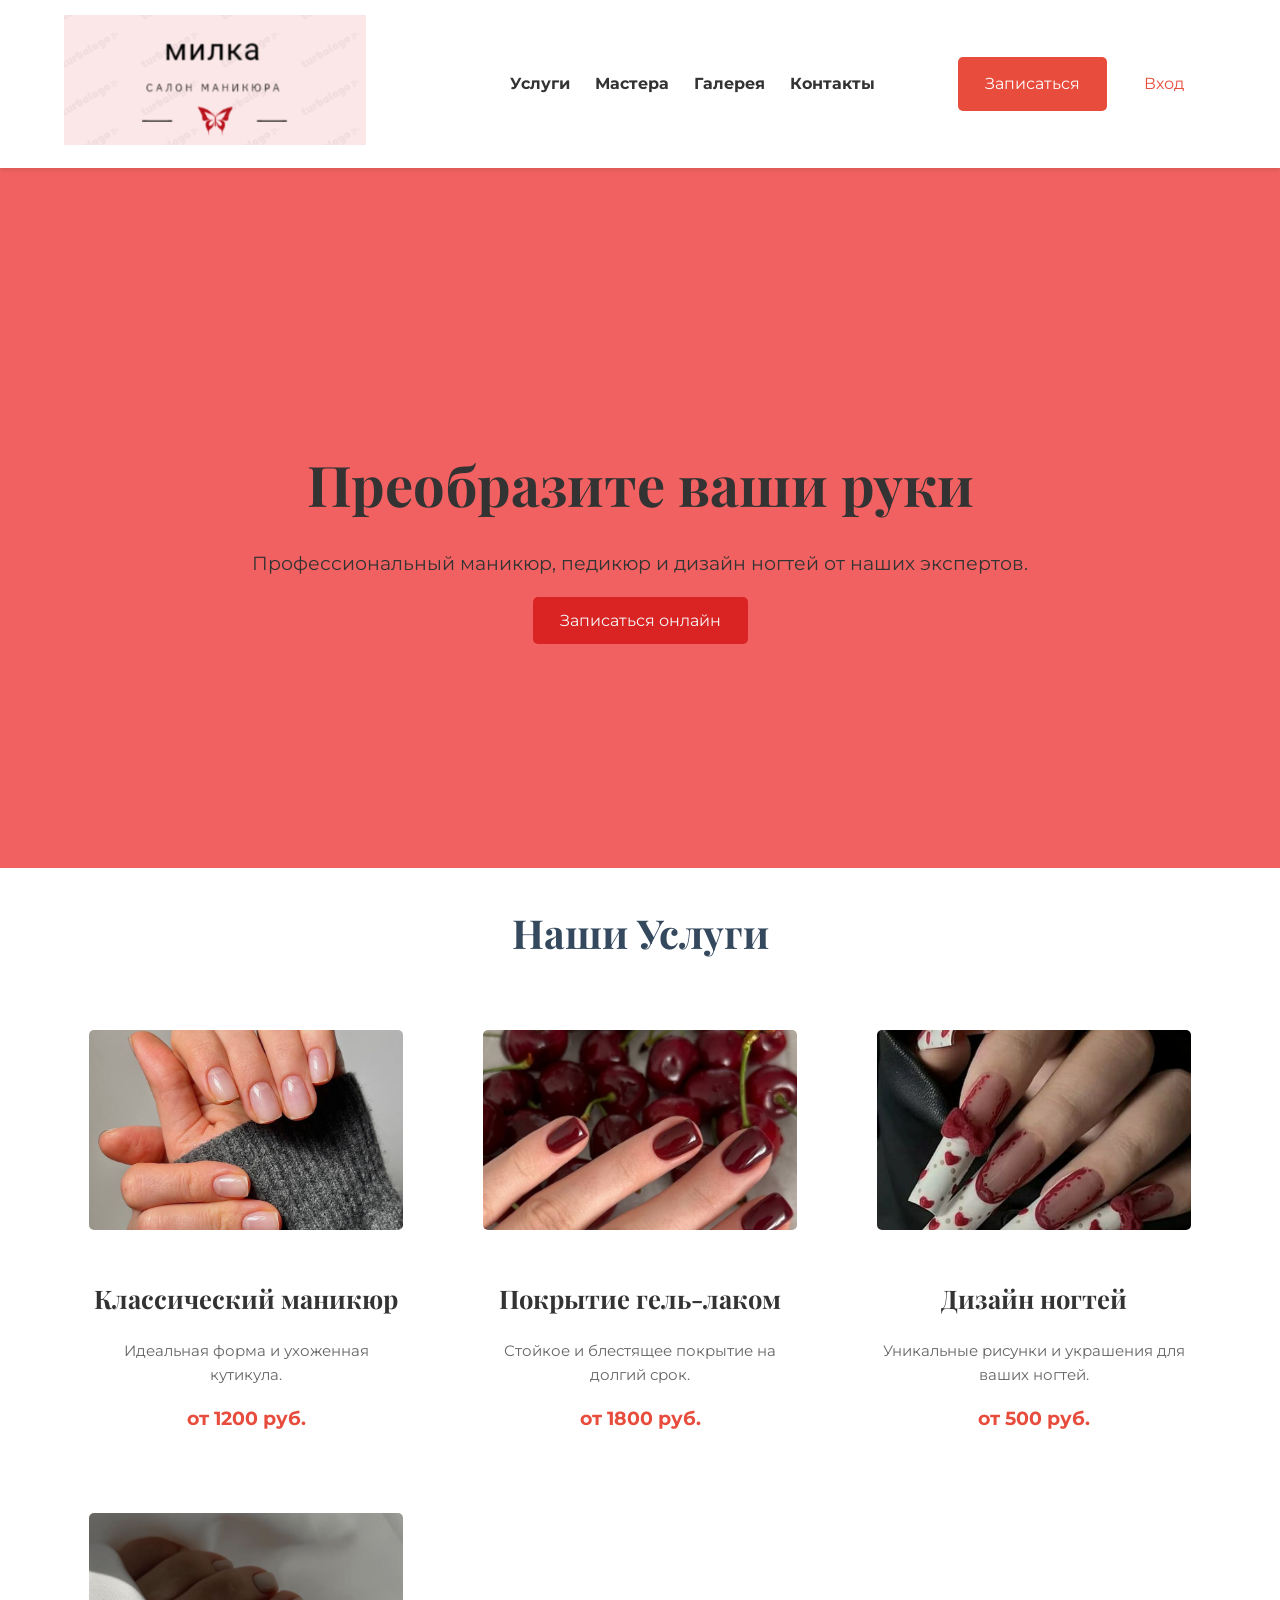
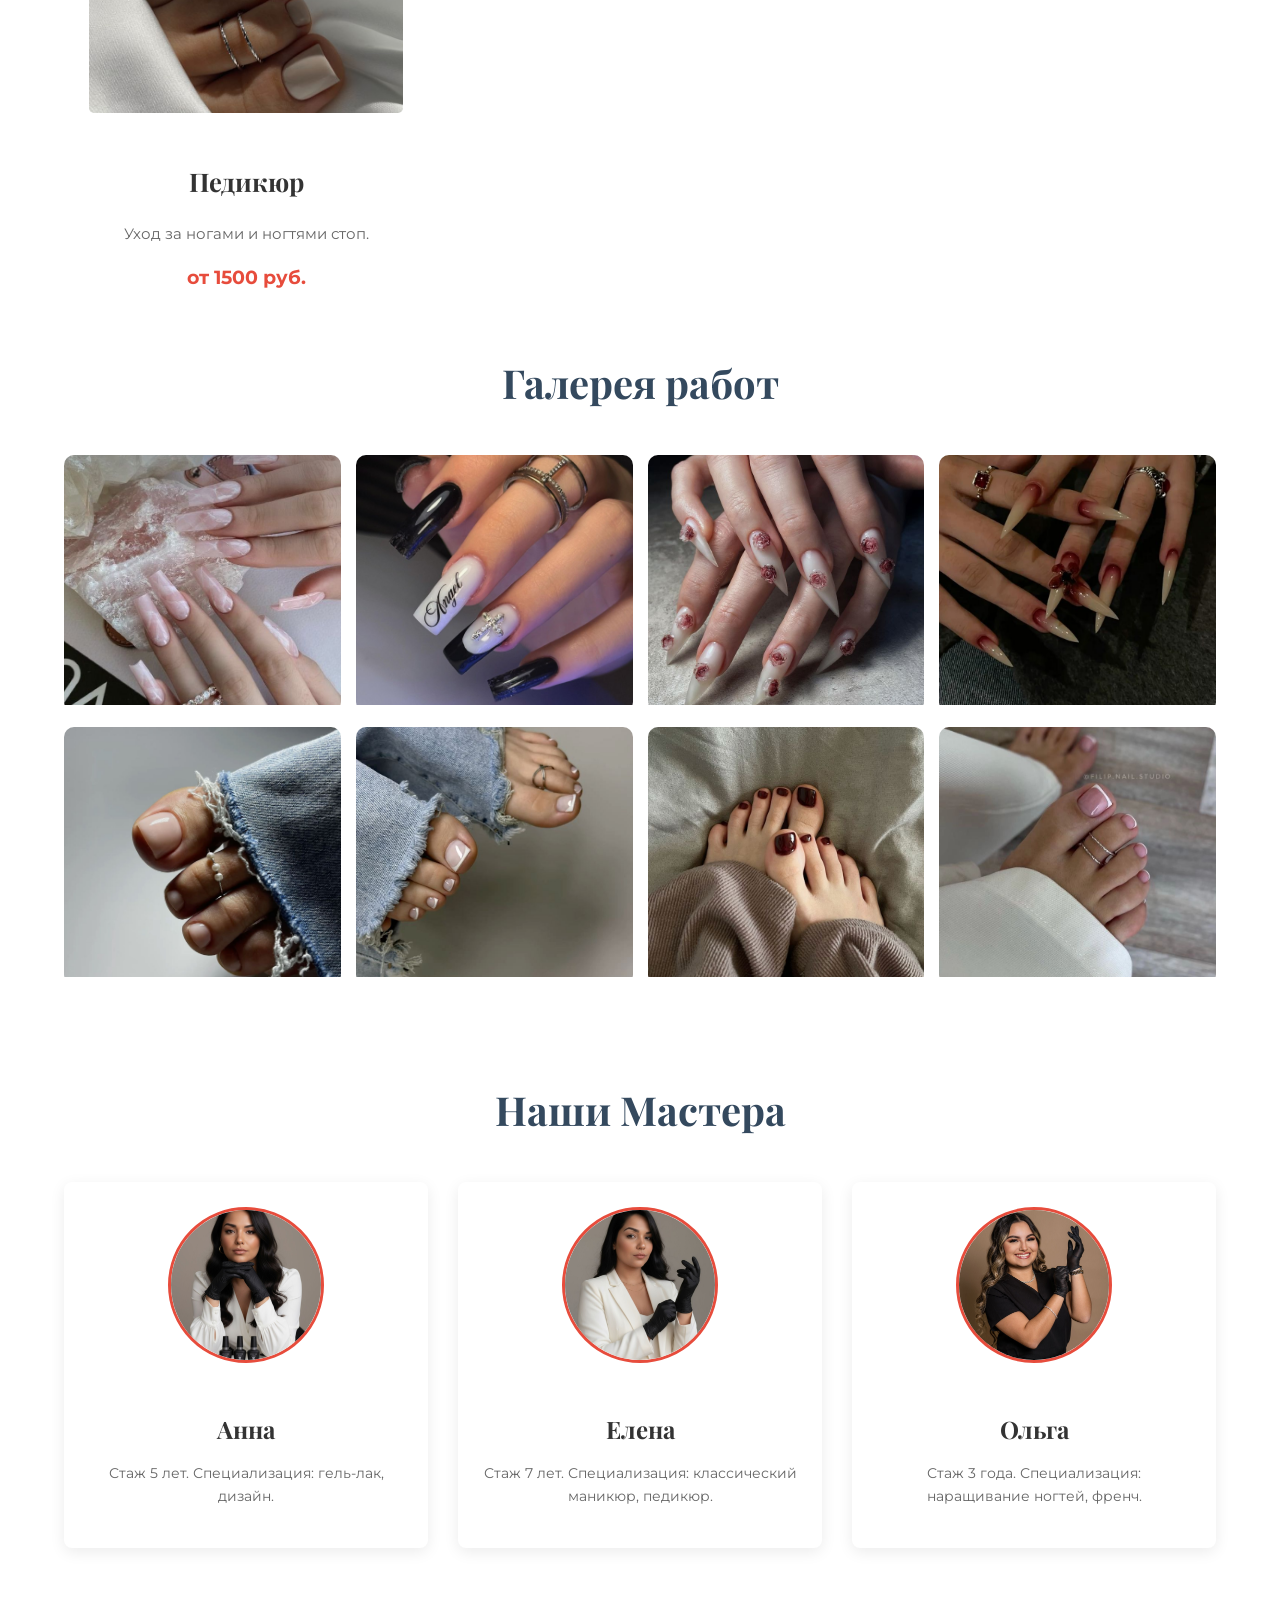
==== index.html @ f392afa6 "start" ====
<!DOCTYPE html>

<html lang="ru">
<head>
    <meta charset="UTF-8">
    <meta name="viewport" content="width=device-width, initial-scale=1.0">
    <title>Студия маникюра "Милка"</title>
    <link rel="stylesheet" href="css/style.css">
    <link rel="preconnect" href="https://fonts.googleapis.com">
    <link rel="preconnect" href="https://fonts.gstatic.com" crossorigin>
    <link href="https://fonts.googleapis.com/css2?family=Montserrat:wght@400;700&family=Playfair+Display:wght@700&display=swap" rel="stylesheet">
</head>
<body>
    <header>
        <div class="container">
            <div class="logo">
                <img src="img/логотип1.png" alt="Логотип Студии маникюра">
            </div>
            <nav>
                <ul>
                    <li><a href="#services">Услуги</a></li>
                    <li><a href="#masters">Мастера</a></li>
                    <li><a href="#gallery">Галерея</a></li>
                    <li><a href="#contact">Контакты</a></li>
                </ul>
            </nav>
            <div class="header-actions">
                <a href="#appointment" class=" btn-primary">Записаться</a>
                <a href="#login" class="btn-secondary">Вход</a>
            </div>
        </div>
    </header>
    <div class="hero">
        <div class="hero-content">
            <h1>Преобразите ваши руки</h1>
            <p>Профессиональный маникюр, педикюр и дизайн ногтей от наших экспертов.</p>
            <a href="#appointment" class="btn-hero">Записаться онлайн</a>
        </div>
    </div>
    <div class="services">
        <div class="container">
            <h2>Наши Услуги</h2>
            <div class="services-grid">
                <div class="service-item">
                    <img src="img/классический маникюр.jpg" alt="Классический маникюр">
                    <h3>Классический маникюр</h3>
                    <p>Идеальная форма и ухоженная кутикула.</p>
                    <div class="price">от 1200 руб.</div>
                </div>
                <div class="service-item">
                    <img src="img/покрытие гель-лаком.jpg" alt="Покрытие гель-лаком">
                    <h3>Покрытие гель-лаком</h3>
                    <p>Стойкое и блестящее покрытие на долгий срок.</p>
                    <div class="price">от 1800 руб.</div>
                </div>
                <div class="service-item">
                    <img src="img/дизайн ногтей.jpg" alt="Дизайн ногтей">
                    <h3>Дизайн ногтей</h3>
                    <p>Уникальные рисунки и украшения для ваших ногтей.</p>
                    <div class="price">от 500 руб.</div>
                </div>
                <div class="service-item">
                    <img src="img/педикюр.jpg" alt="Педикюр">
                    <h3>Педикюр</h3>
                    <p>Уход за ногами и ногтями стоп.</p>
                    <div class="price">от 1500 руб.</div>
                
                </div>
            </div>
        </div>
        <div class="gallery">
            <div class="container">
                <h2>Галерея работ</h2>
                <div class="gallery-grid">
                    <div class="gallery-item">
                        <img src="img/работа1.jpg"alt="Работа 1">
                    </div>
                    <div class="gallery-item">
                        <img src="img/работа2.jpg"alt="Работа 2">
                    </div>
                    <div class="gallery-item">
                        <img src="img/работа3.jpg"alt="Работа 3">
                    </div>
                    <div class="gallery-item">
                        <img src="img/работа4.jpg"alt="Работа 4">
                    </div>
                    <div class="gallery-item">
                        <img src="img/работа5.jpg"alt="Работа 5">
                    </div>
                    <div class="gallery-item">
                        <img src="img/работа6.jpg"alt="Работа 6">
                    </div>
                    <div class="gallery-item">
                        <img src="img/работа7.jpg"alt="Работа 7">
                    </div>
                    <div class="gallery-item">
                        <img src="img/работа8.jpg"alt="Работа 8">
                    </div>

                </div>

            </div>
        </div>
        <div id="masters" class="section-padding">
        <div class="container">
            <h2>Наши Мастера</h2>
            <div class="masters-grid">
                <div class="master-card">
                    <img src="img/мастер1.jpg" alt="Мастер Анна">
                    <h3>Анна</h3>
                    <p>Стаж 5 лет. Специализация: гель-лак, дизайн.</p>
                </div>
                <div class="master-card">
                    <img src="img/мастер2.jpg" alt="Мастер Елена">
                    <h3>Елена</h3>
                    <p>Стаж 7 лет. Специализация: классический маникюр, педикюр.</p>
                </div>

                <div class="master-card">
                    <img src="img/мастер3.jpg" alt="Мастер Ольга">
                    <h3>Ольга</h3>
                    <p>Стаж 3 года. Специализация: наращивание ногтей, френч.</p>
                </div>
            </div>
        </div>
    </div>

<script src="js/script.js"></script>
</body>
</html>
---- css/style.css ----
/* Общие стили */
body {
    margin: 0; /* Убираем внешние отступы */
    font-family: 'Montserrat', sans-serif; /* Шрифт */
    color: #333; /* Цвет текста */
    line-height: 1.6; /* Межстрочный интервал */
    background-color: #fff; /* Белый фон */
}

.container {
    width: 90%; /* Ширина контейнера */
    max-width: 1200px; /* Максимальная ширина */
    margin: 0 auto; /* Центрирование */
    padding: 0 15px; /* Внутренние отступы */
    
}

/* Заголовки */
h1, h2, h3 {
    font-family: 'Playfair Display', serif; /* Шрифт заголовков */
    text-align: center; /* Центрирование текста */
    margin-bottom: 20px; /* Отступ снизу */
}

h2 {
    font-size: 40px; /* Размер шрифта */
    color: #34495e; /* Цвет заголовка */
}

h3 {
    font-size: 24px; /* Размер шрифта */
    color: #333; /* Цвет подзаголовка */
}

/* Ссылки */
a {
    text-decoration: none; /* Убираем подчёркивание */
    color: #e74c3c; /* Красный цвет ссылок */
}
body {
    margin: 0;
    font-family: 'Montserrat', sans-serif;
    color: #333;
    line-height: 1.6;
    background-color: #fff;
}

.container {
    width: 90%;
    max-width: 1200px;
    margin: 0 auto;
    padding: 0 15px;
}

h1, h2, h3 {
    font-family: 'Playfair Display', serif;
    text-align: center;
    margin-bottom: 20px;
}

h2 {
    font-size: 40px;
    color: #34495e;
}

h3 {
    font-size: 24px;
    color: #333;
}

a {
    text-decoration: none;
    color: #e74c3c;
}


/* Отступы секций */
.section-padding {
    padding: 60px 0;
}

/* Фоновые цвета */
.bg-light {
    background-color: #f4f4f4;
}

.bg-primary {
    background-color: #e74c3c;
    color: #fff;

}


.bg-primary p {
    color: #fff;
}


/* Кнопки */
.btn-primary {
    background-color: #e74c3c; /* Красный фон */
    color: #fff; /* Белый текст */
    border-color: #e74c3c; /* Цвет рамки */
    padding: 12px 25px; /* Внутренние отступы */
    border-radius: 5px; /* Закругление углов */
    margin: 5px; /* Внешний отступ */
    cursor: pointer; /* Курсор-указатель */
    border: 2px solid transparent; /* Прозрачная рамка */
}

.btn-secondary {
    background-color: transparent; /* Прозрачный фон */
    color: #e74c3c; /* Красный текст */
    border-color: #e74c3c; /* Красная рамка */
    padding: 12px 25px;
    border-radius: 5px;
    margin: 5px;
    cursor: pointer;
    border: 2px solid transparent;
}

.btn-hero {
    background-color: #da2424; /* Ярко-красный фон */
    color: #f7f7f7; /* Светлый текст */
    padding: 15px 30px;
    border-color: #ff0000;
    padding: 12px 25px;
    border-radius: 5px;
    margin: 5px;
    cursor: pointer;
    border: 2px solid transparent;
}


/* Header */
header {
    background-color: #fff; /* Белый фон шапки */
    padding: 15px 0; /* Отступы сверху и снизу */
    box-shadow: 0 2px 5px rgba(0, 0, 0, 0.1); /* Тень */
    position: sticky; /* Фиксированная позиция */
    top: 0; /* Прилипание к верху */
    z-index: 1000; /* Поверх остальных элементов */
}

header .container {
    display: flex; /* Flexbox раскладка */
    justify-content: space-between; /* Распределение пространства */
    align-items: center; /* Центрирование по вертикали */
}

.logo img {
    height: 130px; /* Высота логотипа */
    width: auto; /* Ширина автоматическая */
    
}

.container ul {
    list-style: none; /* Убираем маркеры списка */
    display: flex; /* Flexbox для меню */
}

.container ul li {
    margin-left: 25px; /* Отступ между пунктами меню */
}

.container ul li a {
    font-weight: bold; /* Жирный шрифт */
    color: #333; /* Цвет ссылок меню */
}

.header-actions {
    display: flex; /* Flexbox для кнопок */
    align-items: center; /* Центрирование по вертикали */
}

/* Hero section */
.hero {
    background-color: rgb(242, 97, 97); /* Розовый фон */
    text-align: center; /* Центрирование текста */
    padding: 100px 0; /* Отступы */
    min-height: 500px; /* Минимальная высота */
    display: flex; /* Flexbox для центрирования */
    align-items: center; /* Центрирование по вертикали */
    justify-content: center; /* Центрирование по горизонтали */
}

.hero h1 {
    font-size: 56px;
    margin-bottom: 15px;
}

.hero p {
    font-size: 19.2px;
    margin-bottom: 30px;
}


/* Services */
.services h2 {
    margin-bottom: 40px; /* Отступ под заголовком */
}

.services-grid {
    display: grid; /* Grid раскладка */
    grid-template-columns: repeat(auto-fit, minmax(280px, 1fr)); /* Адаптивные колонки */
    gap: 30px; /* Расстояние между элементами */
}

.service-item {
    text-align: center; /* Центрирование текста */
    background-color: #fff; /* Белый фон карточки */
    padding: 25px; /* Внутренние отступы */
    border-radius: 8px; /* Закругление углов */
}

.service-item img {
    border-radius: 5px; /* Закругление изображения */
    margin-bottom: 15px; /* Отступ снизу */
    width: 100%; /* Полная ширина */
    height: 200px; /* Фиксированная высота */
    object-fit: cover; /* Заполнение без искажений */
}

.service-item h3 {
    font-size: 25.6px; /* Размер заголовка */
}

.service-item p {
    font-size: 15.2px; /* Размер текста описания */
    color: #666; /* Серый цвет текста */
    margin-bottom: 15px; /* Отступ снизу */
}

.price {
    font-weight: bold; /* Жирный шрифт цены */
    font-size: 19.2px; /* Размер цены */
    color: #e74c3c; /* Красный цвет цены */
    margin-top: 10px; /* Отступ сверху */
}
/* Gallery */
.gallery h2 {
    margin-bottom: 40px; /* Отступ под заголовком */
}
.gallery-grid {
    display: grid; /* Grid раскладка */
    grid-template-columns: repeat(auto-fit, minmax(250px, 1fr)); /* Адаптивные колонки */
    gap: 15px; /* Расстояние между элементами */
}
.gallery-item {
    overflow: hidden; /* Скрываем выходящее содержимое */
    border-radius: 10px; /* Закругление углов */
    cursor: pointer; /* Курсор-указатель */
}
.gallery-item img {
    width: 100%; /* Полная ширина */
    height: 250px; /* Фиксированная высота */
    object-fit: cover; /* Заполнение без искажений */
}


.masters h2 {
    margin-bottom: 40px; /* Отступ под заголовком */
}


.masters-grid {
    display: grid; /* Grid раскладка */
    grid-template-columns: repeat(auto-fit, minmax(280px, 1fr)); /* Адаптивные колонки */
    gap: 30px; /* Расстояние между карточками */
}

/* Карточка мастера */
.master-card {
    text-align: center; /* Центрирование текста */
    background-color: #fff; /* Белый фон */
    padding: 25px; /* Внутренние отступы */
    border-radius: 8px; /* Закругление углов */
    box-shadow: 0 4px 15px rgba(0, 0, 0, 0.08); /* Тень */
}

/* Фото мастера */
.master-card img {
    width: 150px; /* Ширина фото */
    height: 150px; /* Высота фото */
    border-radius: 50%; /* Круглое фото */
    object-fit: cover; /* Заполнение без искажений */
    margin: 0 auto 15px auto; /* Центрирование */
    border: 3px solid #e74c3c; /* Красная рамка */
}

.master-card h3 {
    margin-bottom: 5px; /* Отступ снизу */
}

.master-card p {
    font-size: 14.4px; /* Уменьшенный шрифт */
    color: #666; /* Серый цвет текста */
}
/* Адаптивность для мобильных */
@media (max-width: 600px) {
    .container ul {
        list-style: none;
        display: flex;
    }

    .container ul li {
        margin-left: 25px; /* Отступ между пунктами */
    }

    header .container {
        flex-wrap: wrap; /* Перенос элементов */
        justify-content: center; /* Центрирование */
    }

    .logo img {
        height: 70px; /* Высота логотипа */
    }

    .header-actions {
        display: flex;
        align-items: center;
    }

    .hero h1 {
        font-size: 56px; /* Размер заголовка */
        margin-bottom: 15px;
    }

    h2 {
        font-size: 32px; /* Размер заголовка на мобильных */
    }
}
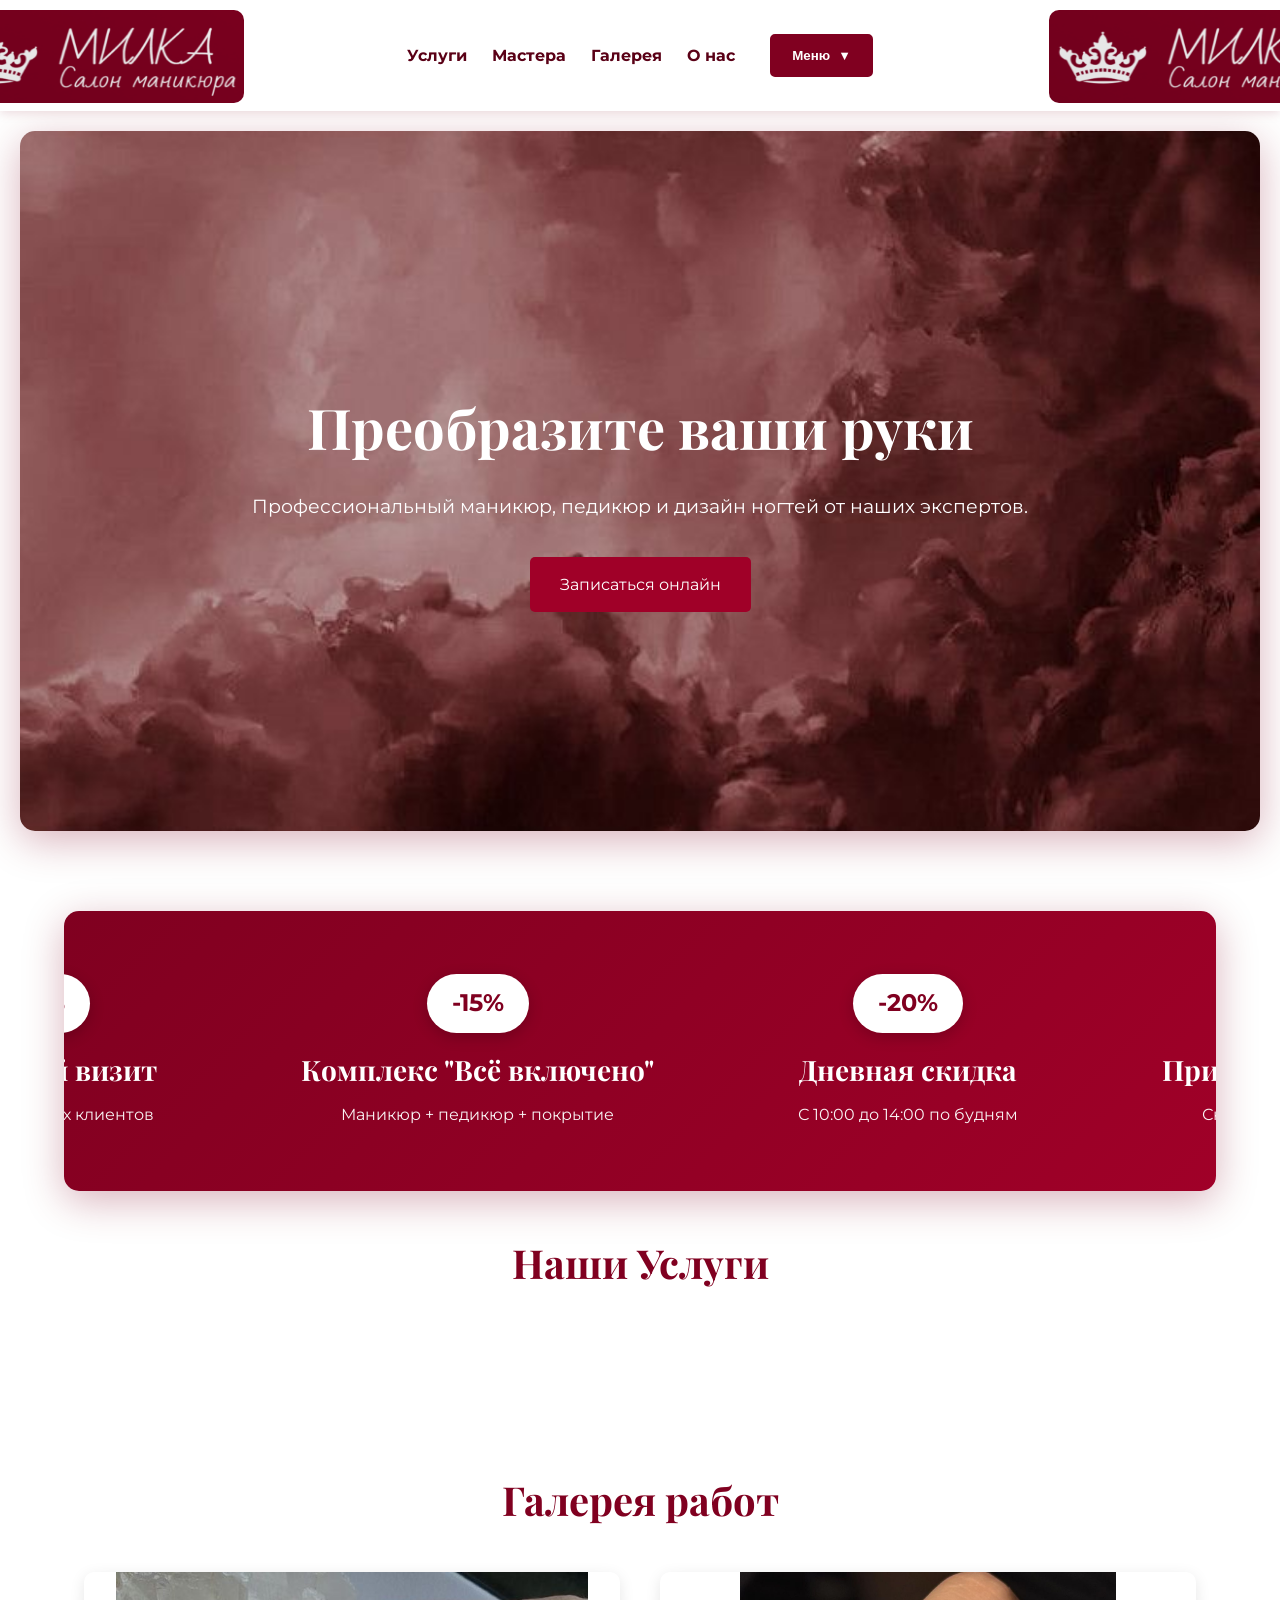
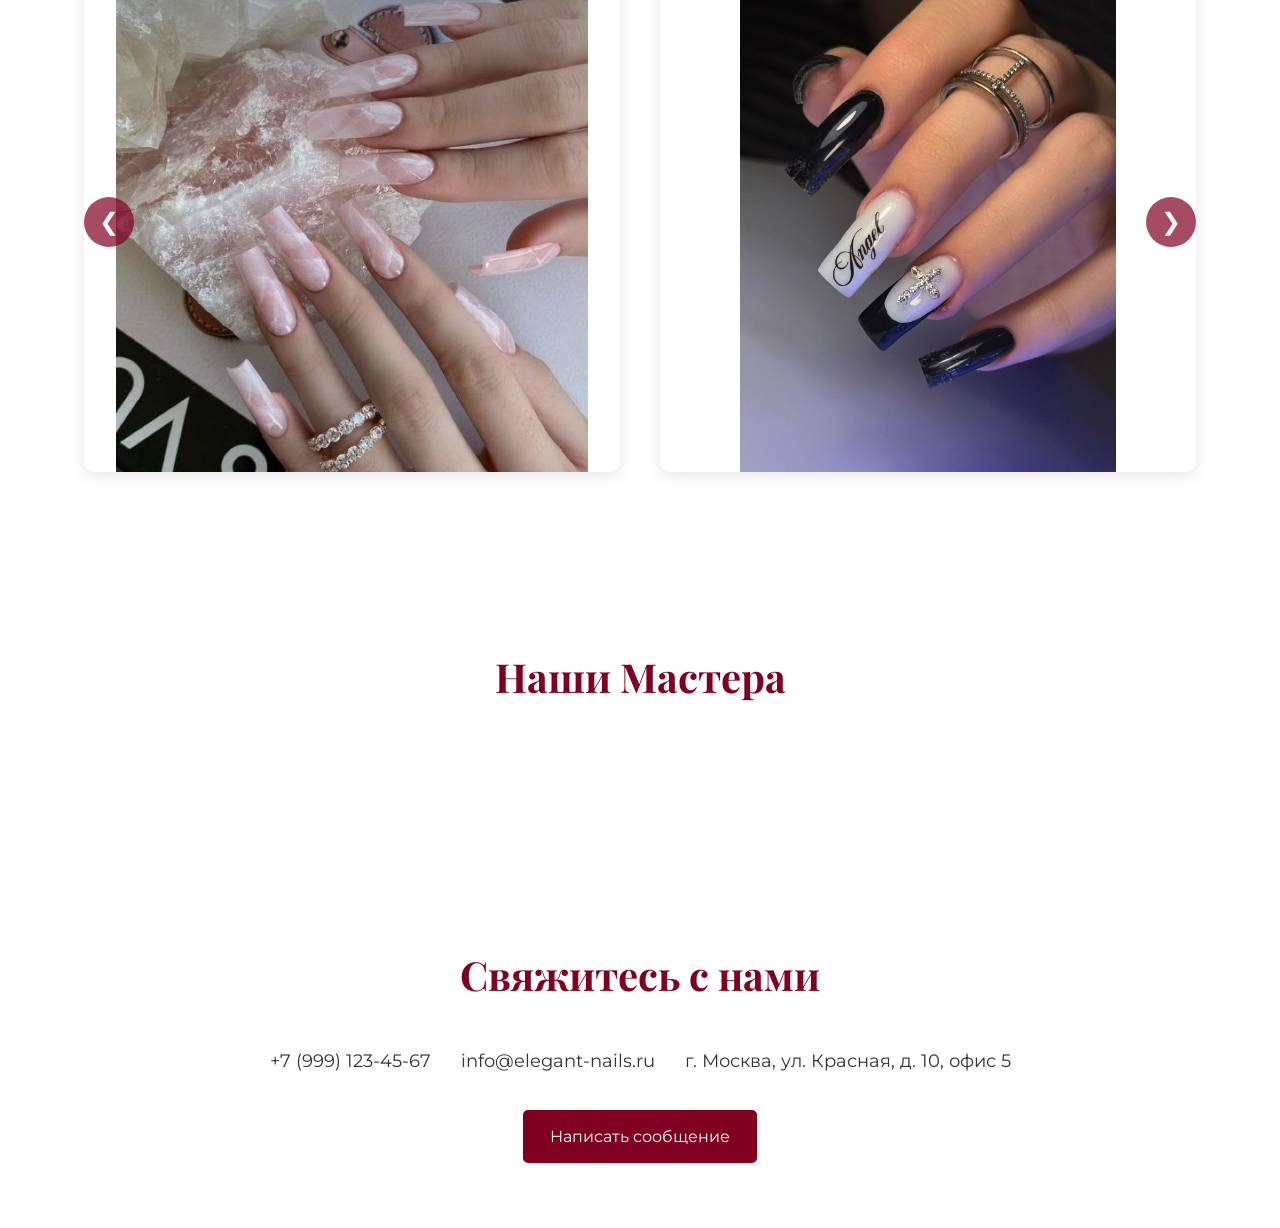
==== commit 5ca9bfb9: "завершение html: О нас" ====
--- a/index.html
+++ b/index.html
@@ -1,32 +1,58 @@
+<!-- 
+    ============================================
+    ГЛАВНАЯ СТРАНИЦА
+    Студия маникюра "Милка"
+    
+    Описание: Основная страница сайта с услугами, 
+    галереей работ и информацией о мастерах
+    ============================================
+-->
 <!DOCTYPE html>
-
 <html lang="ru">
 <head>
+    <!-- Мета-теги страницы -->
     <meta charset="UTF-8">
     <meta name="viewport" content="width=device-width, initial-scale=1.0">
     <title>Студия маникюра "Милка"</title>
-    <link rel="stylesheet" href="css/style.css">
+    
+    <!-- Подключение CSS-стилей -->
+    <link rel="stylesheet" href="css/common.css">
+    <link rel="stylesheet" href="css/main.css">
+    
+    <!-- Подключение шрифтов Google Fonts -->
     <link rel="preconnect" href="https://fonts.googleapis.com">
     <link rel="preconnect" href="https://fonts.gstatic.com" crossorigin>
     <link href="https://fonts.googleapis.com/css2?family=Montserrat:wght@400;700&family=Playfair+Display:wght@700&display=swap" rel="stylesheet">
 </head>
 <body>
+    <!-- Шапка сайта с навигацией -->
     <header>
         <div class="container">
-            <div class="logo">
-                <img src="img/логотип1.png" alt="Логотип Студии маникюра">
+            <div class="logo logo-left">
+                <img src="img/лого.png" alt="Логотип Студии маникюра">
             </div>
             <nav>
                 <ul>
                     <li><a href="#services">Услуги</a></li>
                     <li><a href="#masters">Мастера</a></li>
                     <li><a href="#gallery">Галерея</a></li>
-                    <li><a href="#contact">Контакты</a></li>
+                    <li><a href="about.html">О нас</a></li>
+                    <li><button class="menu-toggle" id="menuToggle">Меню</button></li>
                 </ul>
             </nav>
+            <!-- Кнопки в шапке -->
             <div class="header-actions">
-                <a href="#appointment" class=" btn-primary">Записаться</a>
-                <a href="#login" class="btn-secondary">Вход</a>
+                <div class="header-actions-menu" id="headerMenu">
+                    <a href="about.html" class="btn-secondary">О нас</a>
+                    <a href="contact.html" class="btn-secondary">Связаться с нами</a>
+                    <a href="appointment.html" class="btn-primary">Записаться</a>
+                    <a href="login.html" class="btn-secondary" id="authLink">Вход</a>
+                    <a href="registration.html" class="btn-register" id="regLink">Регистрация</a>
+                    <a href="#" class="btn-secondary" id="logoutLink" style="display: none;">Выход</a>
+                </div>
+            </div>
+            <div class="logo logo-right">
+                <img src="img/лого.png" alt="Логотип Студии маникюра">
             </div>
         </div>
     </header>
@@ -34,97 +60,161 @@
         <div class="hero-content">
             <h1>Преобразите ваши руки</h1>
             <p>Профессиональный маникюр, педикюр и дизайн ногтей от наших экспертов.</p>
-            <a href="#appointment" class="btn-hero">Записаться онлайн</a>
+            <a href="appointment.html" class="btn-hero">Записаться онлайн</a>
         </div>
     </div>
-    <div class="services">
-        <div class="container">
+    <div id="services" class="services">
+        <div class="container">
+            <!-- Слайдер со скидками -->
+            <div class="discount-slider-wrapper">
+                <div class="slider">
+                    <div class="slider-track">
+                        <div class="slide">
+                            <span class="discount-badge">-10%</span>
+                            <h3>На первый визит</h3>
+                            <p>Скидка для новых клиентов</p>
+                        </div>
+                        <div class="slide">
+                            <span class="discount-badge">-15%</span>
+                            <h3>Комплекс "Всё включено"</h3>
+                            <p>Маникюр + педикюр + покрытие</p>
+                        </div>
+                        <div class="slide">
+                            <span class="discount-badge">-20%</span>
+                            <h3>Дневная скидка</h3>
+                            <p>С 10:00 до 14:00 по будням</p>
+                        </div>
+                        <div class="slide">
+                            <span class="discount-badge">-25%</span>
+                            <h3>Приведи подругу</h3>
+                            <p>Скидка вам обеим</p>
+                        </div>
+                    </div>
+                </div>
+            </div>
+            
             <h2>Наши Услуги</h2>
             <div class="services-grid">
-                <div class="service-item">
-                    <img src="img/классический маникюр.jpg" alt="Классический маникюр">
-                    <h3>Классический маникюр</h3>
-                    <p>Идеальная форма и ухоженная кутикула.</p>
-                    <div class="price">от 1200 руб.</div>
-                </div>
-                <div class="service-item">
-                    <img src="img/покрытие гель-лаком.jpg" alt="Покрытие гель-лаком">
-                    <h3>Покрытие гель-лаком</h3>
-                    <p>Стойкое и блестящее покрытие на долгий срок.</p>
-                    <div class="price">от 1800 руб.</div>
-                </div>
-                <div class="service-item">
-                    <img src="img/дизайн ногтей.jpg" alt="Дизайн ногтей">
-                    <h3>Дизайн ногтей</h3>
-                    <p>Уникальные рисунки и украшения для ваших ногтей.</p>
-                    <div class="price">от 500 руб.</div>
-                </div>
-                <div class="service-item">
-                    <img src="img/педикюр.jpg" alt="Педикюр">
-                    <h3>Педикюр</h3>
-                    <p>Уход за ногами и ногтями стоп.</p>
-                    <div class="price">от 1500 руб.</div>
-                
-                </div>
-            </div>
-        </div>
-        <div class="gallery">
+                <!-- Услуги будут загружены через JS -->
+            </div>
+            <div class="services-footer">
+            </div>
+        </div>
+    </div>
+        <div id="gallery" class="gallery">
             <div class="container">
                 <h2>Галерея работ</h2>
-                <div class="gallery-grid">
-                    <div class="gallery-item">
-                        <img src="img/работа1.jpg"alt="Работа 1">
+                <div class="gallery-slider">
+                    <div class="slides gallery-slides">
+                        <div class="gallery-item">
+                            <img src="img/работа1.jpg" alt="Работа 1">
+                        </div>
+                        <div class="gallery-item">
+                            <img src="img/работа2.jpg" alt="Работа 2">
+                        </div>
+                        <div class="gallery-item">
+                            <img src="img/работа3.jpg" alt="Работа 3">
+                        </div>
+                        <div class="gallery-item">
+                            <video autoplay muted loop playsinline>
+                                <source src="img/работа9.mp4" type="video/mp4">
+                            </video>
+                        </div>
+                        <div class="gallery-item">
+                            <img src="img/работа4.jpg" alt="Работа 4">
+                        </div>
+                        <div class="gallery-item">
+                            <img src="img/работа5.jpg" alt="Работа 5">
+                        </div>
+                        <div class="gallery-item">
+                            <img src="img/работа6.jpg" alt="Работа 6">
+                        </div>
+                        <div class="gallery-item">
+                            <video autoplay muted loop playsinline>
+                                <source src="img/работа10.mp4" type="video/mp4">
+                            </video>
+                        </div>
+                        <div class="gallery-item">
+                            <img src="img/работа7.jpg" alt="Работа 7">
+                        </div>
+                        <div class="gallery-item">
+                            <img src="img/работа8.jpg" alt="Работа 8">
+                        </div>
+                        <div class="gallery-item">
+                            <img src="img/работа12.jpg" alt="Работа 12">
+                        </div>
+                        <div class="gallery-item">
+                            <video autoplay muted loop playsinline>
+                                <source src="img/работа11.mp4" type="video/mp4">
+                            </video>
+                        </div>
                     </div>
-                    <div class="gallery-item">
-                        <img src="img/работа2.jpg"alt="Работа 2">
-                    </div>
-                    <div class="gallery-item">
-                        <img src="img/работа3.jpg"alt="Работа 3">
-                    </div>
-                    <div class="gallery-item">
-                        <img src="img/работа4.jpg"alt="Работа 4">
-                    </div>
-                    <div class="gallery-item">
-                        <img src="img/работа5.jpg"alt="Работа 5">
-                    </div>
-                    <div class="gallery-item">
-                        <img src="img/работа6.jpg"alt="Работа 6">
-                    </div>
-                    <div class="gallery-item">
-                        <img src="img/работа7.jpg"alt="Работа 7">
-                    </div>
-                    <div class="gallery-item">
-                        <img src="img/работа8.jpg"alt="Работа 8">
-                    </div>
-
-                </div>
-
-            </div>
-        </div>
-        <div id="masters" class="section-padding">
+                    <button class="prev gallery-nav" aria-label="Предыдущий слайд">&#10094;</button>
+                    <button class="next gallery-nav" aria-label="Следующий слайд">&#10095;</button>
+                </div>
+            </div>
+        </div>
+    <div id="masters" class="section-padding">
         <div class="container">
             <h2>Наши Мастера</h2>
             <div class="masters-grid">
-                <div class="master-card">
-                    <img src="img/мастер1.jpg" alt="Мастер Анна">
-                    <h3>Анна</h3>
-                    <p>Стаж 5 лет. Специализация: гель-лак, дизайн.</p>
-                </div>
-                <div class="master-card">
-                    <img src="img/мастер2.jpg" alt="Мастер Елена">
-                    <h3>Елена</h3>
-                    <p>Стаж 7 лет. Специализация: классический маникюр, педикюр.</p>
-                </div>
-
-                <div class="master-card">
-                    <img src="img/мастер3.jpg" alt="Мастер Ольга">
-                    <h3>Ольга</h3>
-                    <p>Стаж 3 года. Специализация: наращивание ногтей, френч.</p>
-                </div>
+                <!-- Мастера будут загружены через JS -->
             </div>
         </div>
     </div>
 
-<script src="js/script.js"></script>
+    <!-- ==================== ЗАКОММЕНТИРОВАННЫЕ СЕКЦИИ ==================== -->
+
+    <!-- Секция записи на услугу (отключена) -->
+    <!-- <div id="appointment" class="section-padding bg-primary">
+        <div class="container">
+            <h2>Записаться на услугу</h2>
+            <p>Выберите удобное время и мастера.</p>
+            <a href="#" class="btn btn-hero btn-light">Перейти к записи</a>
+        </div>
+    </div> -->
+
+    <!-- Подвал с контактами -->
+    <footer id="contact" class="section-padding">
+        <div class="container">
+            <h2>Свяжитесь с нами</h2>
+            <div class="contact-info">
+                <div class="contact-item">
+                    <a href="tel:+79991234567">+7 (999) 123-45-67</a>
+                </div>
+                <div class="contact-item">
+                    <a href="mailto:info@elegant-nails.ru">info@elegant-nails.ru</a>
+                </div>
+                <div class="contact-item address">
+                    <p>г. Москва, ул. Красная, д. 10, офис 5</p>
+                </div>
+            </div>
+            <div class="contact-actions">
+                <a href="contact.html" class="btn btn-primary">Написать сообщение</a>
+            </div>
+        </div>
+    </footer>
+
+    <!-- Модальное окно входа для сотрудников (отключено) -->
+    <!-- <div id="login" class="modal">
+        <div class="modal-content">
+            <div class="close-button">×</div>
+            <h2>Вход для сотрудников</h2>
+            <form>
+                <label for="username">Логин:</label>
+                <input type="text" id="username" name="username" required>
+                <label for="password">Пароль:</label>
+                <input type="password" id="password" name="password" required>
+                <button type="submit" class="btn btn-primary">Войти</button>
+            </form>
+        </div>
+    </div> -->
+
+
+    <!-- Подключение JavaScript-файла -->
+    <script src="js/common.js"></script>
+    <script src="js/main.js"></script>
+
+    
 </body>
 </html>
--- a/css/common.css
+++ b/css/common.css
@@ -0,0 +1,394 @@
+/* ============================================
+   ОБЩИЕ СТИЛИ ДЛЯ ВСЕХ СТРАНИЦ
+   Студия маникюра "Милка"
+   
+   Описание: Базовые стили, используемые на всех 
+   страницах сайта (шапка, подвал, кнопки, 
+   валидация, адаптивность)
+   ============================================ */
+
+/* --- Базовые настройки страницы --- */
+/* Сброс отступов, шрифт, фоновое изображение */
+body {
+    margin: 0;
+    font-family: 'Montserrat', sans-serif;
+    line-height: 1.6;
+    background: url("фон2.jpg");
+    background-size: cover;
+    background-repeat: no-repeat;
+    background-position: center;
+    min-height: 100vh;
+
+}
+ /* body {
+    background: url("фон2.jpg");
+    background-size: cover;
+    background-repeat: no-repeat;
+    background-position: center;
+} */
+
+:root {
+    --bordeaux-primary: #800020;
+    --bordeaux-dark: #5a0016;
+    --bordeaux-light: #a00028;
+    --bordeaux-accent: #c9a961;
+}
+
+.container {
+    width: 90%;
+    max-width: 1200px;
+    margin: 0 auto;
+    padding: 0 15px;
+}
+
+/* --- Заголовки --- */
+h1, h2, h3 {
+    font-family: 'Playfair Display', serif;
+    text-align: center;
+    margin-bottom: 20px;
+}
+
+h2 {
+    font-size: 40px;
+    color: var(--bordeaux-primary);
+}
+
+h3 {
+    font-size: 24px;
+    color: var(--bordeaux-dark);
+}
+
+/* --- Ссылки --- */
+a {
+    text-decoration: none;
+    color: #c9a961;
+}
+
+/* --- Кнопки --- */
+.btn-primary {
+    background-color: var(--bordeaux-primary);
+    color: #fff;
+    border: 2px solid var(--bordeaux-primary);
+    padding: 12px 25px;
+    border-radius: 5px;
+    margin: 5px;
+    cursor: pointer;
+    display: inline-block;
+}
+
+.btn-secondary {
+    background-color: transparent;
+    color: var(--bordeaux-primary);
+    border: 2px solid var(--bordeaux-primary);
+    padding: 12px 25px;
+    border-radius: 5px;
+    margin: 5px;
+    cursor: pointer;
+    display: inline-block;
+}
+
+.btn-register {
+    background-color: transparent;
+    color: var(--bordeaux-dark);
+    border: 2px solid var(--bordeaux-dark);
+    padding: 12px 25px;
+    border-radius: 5px;
+    margin: 5px;
+    cursor: pointer;
+    display: inline-block;
+}
+
+.btn-hero {
+    background-color: var(--bordeaux-light);
+    color: #fff;
+    padding: 15px 30px;
+    border-radius: 5px;
+    margin: 5px;
+    cursor: pointer;
+    display: inline-block;
+}
+
+/* --- Шапка --- */
+header {
+    background-color: rgba(255, 255, 255, 0.95);
+    padding: 15px 0;
+    box-shadow: 0 2px 10px rgba(128, 0, 32, 0.15);
+    position: sticky;
+    top: 0;
+    z-index: 1000;
+}
+
+header .container {
+    display: flex;
+    justify-content: space-between;
+    align-items: center;
+}
+
+.logo {
+    display: flex;
+    align-items: center;
+}
+
+.logo img {
+    height: 93px;
+    width: 304px;
+    margin: -5px -137px -7px -124px;
+    border-radius: 10px;
+}
+
+.logo-right {
+    margin-left: auto;
+}
+
+header nav {
+    display: flex;
+    justify-content: center;
+    flex: 1;
+    margin-right: 0;
+}
+
+header nav ul {
+    display: flex;
+    justify-content: center;
+    align-items: center;
+    list-style: none;
+    margin: 0;
+    padding: 0;
+    gap: 25px;
+}
+
+header nav ul li {
+    margin: 0;
+    display: flex;
+    align-items: center;
+}
+
+.menu-toggle {
+    margin-left: 10px;
+}
+
+.header-actions {
+    margin-left: 0;
+}
+
+header nav ul li a {
+    font-weight: bold;
+    color: var(--bordeaux-dark);
+}
+
+/* --- Выпадающее меню кнопок --- */
+.header-actions {
+    position: relative;
+}
+
+.menu-toggle {
+    background-color: var(--bordeaux-primary);
+    color: #fff;
+    border: 2px solid var(--bordeaux-primary);
+    padding: 12px 20px;
+    border-radius: 5px;
+    cursor: pointer;
+    font-weight: bold;
+    display: flex;
+    align-items: center;
+    gap: 8px;
+    transition: background-color 0.3s ease;
+}
+
+.menu-toggle:hover {
+    background-color: var(--bordeaux-dark);
+    border-color: var(--bordeaux-dark);
+}
+
+.menu-toggle::after {
+    content: '▼';
+    font-size: 12.8px;
+    transition: transform 0.3s ease;
+}
+
+.menu-toggle.active::after {
+    transform: rotate(180deg);
+}
+
+.header-actions-menu {
+    display: none;
+    position: absolute;
+    top: 100%;
+    right: 0;
+    background: linear-gradient(135deg, rgba(255, 255, 255, 0.98) 0%, rgba(245, 240, 235, 0.95) 100%);
+    box-shadow: 0 8px 25px rgba(128, 0, 32, 0.25);
+    border-radius: 10px;
+    padding: 12px;
+    min-width: 220px;
+    z-index: 1001;
+    margin-top: 8px;
+    backdrop-filter: blur(10px);
+    border: 1px solid rgba(128, 0, 32, 0.2);
+}
+
+.header-actions-menu.active {
+    display: block;
+    animation: slideDown 0.3s ease;
+}
+
+@keyframes slideDown {
+    from {
+        opacity: 0;
+        transform: translateY(-10px);
+    }
+    to {
+        opacity: 1;
+        transform: translateY(0);
+    }
+}
+
+.header-actions-menu a,
+.header-actions-menu .btn-primary,
+.header-actions-menu .btn-secondary,
+.header-actions-menu .btn-register {
+    display: block;
+    padding: 14px 20px;
+    margin: 6px 0;
+    background: linear-gradient(135deg, var(--bordeaux-primary) 0%, var(--bordeaux-dark) 100%);
+    color: #fff;
+    border: none;
+    font-weight: bold;
+    text-align: center;
+    text-decoration: none;
+    border-radius: 8px;
+    transition: all 0.3s ease;
+    line-height: 1.4;
+    box-shadow: 0 2px 8px rgba(128, 0, 32, 0.3);
+}
+
+.header-actions-menu a:hover,
+.header-actions-menu .btn-primary:hover,
+.header-actions-menu .btn-secondary:hover,
+.header-actions-menu .btn-register:hover {
+    background: linear-gradient(135deg, var(--bordeaux-dark) 0%, var(--bordeaux-light) 100%);
+    transform: translateY(-2px);
+    box-shadow: 0 4px 12px rgba(128, 0, 32, 0.4);
+}
+
+.header-actions-menu a:active,
+.header-actions-menu .btn-primary:active,
+.header-actions-menu .btn-secondary:active,
+.header-actions-menu .btn-register:active {
+    transform: translateY(0);
+}
+
+/* --- Подвал --- */
+footer {
+    background-color: rgba(255, 255, 255, 0.95);
+    padding: 60px 0;
+    margin-top: 60px;
+}
+
+footer h2 {
+    margin-bottom: 40px;
+    color: var(--bordeaux-primary);
+}
+
+.contact-info {
+    display: flex;
+    justify-content: center;
+    flex-wrap: wrap;
+    gap: 30px;
+    text-align: center;
+    margin-bottom: 30px;
+}
+
+.contact-item {
+    display: flex;
+    align-items: center;
+    gap: 10px;
+}
+
+.contact-item a,
+.contact-item p {
+    font-size: 17.6px;
+    color: #333;
+    margin: 0;
+}
+
+.contact-actions {
+    text-align: center;
+}
+
+/* --- Ошибки валидации (общие) --- */
+input.input-error,
+textarea.input-error,
+select.input-error {
+    border-color: red !important;
+    background-color: #fff8f8;
+}
+
+input.input-valid,
+textarea.input-valid,
+select.input-valid {
+    border-color: green !important;
+}
+
+.error-message {
+    color: #b33939;
+    font-size: 13.6px;
+    margin-top: 5px;
+    margin-bottom: 10px;
+    padding: 5px;
+    background-color: #ffcccc;
+    border-radius: 3px;
+    display: none;
+}
+
+/* --- Адаптивность (общая) --- */
+@media (max-width: 768px) {
+    header {
+        padding: 10px 0;
+    }
+
+    header .container {
+        flex-direction: column;
+        gap: 15px;
+    }
+
+    .logo img {
+        height: 60px;
+        width: auto;
+        margin: 0;
+    }
+
+    .logo-right {
+        display: none;
+    }
+
+    header nav ul {
+        flex-wrap: wrap;
+        justify-content: center;
+        gap: 15px;
+    }
+
+    header nav ul li {
+        margin: 0;
+    }
+
+    .header-actions {
+        flex-wrap: wrap;
+        justify-content: center;
+        gap: 10px;
+    }
+
+    h2 {
+        font-size: 28px;
+    }
+}
+
+@media (max-width: 480px) {
+    h2 {
+        font-size: 24px;
+    }
+
+    .header-actions .btn {
+        width: 100%;
+        max-width: 250px;
+    }
+}
--- a/css/main.css
+++ b/css/main.css
@@ -0,0 +1,360 @@
+/* ============================================
+   ГЛАВНАЯ СТРАНИЦА (index.html)
+   Студия маникюра "Милка"
+   
+   Описание: Стили для главной страницы 
+   (герой-секция, услуги, галерея, мастера)
+   ============================================ */
+
+/* --- Цветовые переменные --- */
+:root {
+    --bordeaux-primary: #800020;
+    --bordeaux-dark: #5a0016;
+    --bordeaux-light: #a00028;
+    --bordeaux-accent: #c9a961;
+}
+
+/* --- Главный экран (Hero) --- */
+.hero {
+    background: url("фон.jpg");
+    background-size: cover;
+    background-repeat: no-repeat;
+    background-position: center;
+    text-align: center;
+    padding: 100px 0;
+    min-height: 500px;
+    display: flex;
+    align-items: center;
+    justify-content: center;
+    border-radius: 15px;
+    margin: 20px;
+    box-shadow: 0 10px 40px rgba(128, 0, 32, 0.3);
+}
+
+.hero h1 {
+    font-size: 56px;
+    margin-bottom: 15px;
+    color: #fff;
+}
+
+.hero p {
+    font-size: 19.2px;
+    margin-bottom: 30px;
+    color: #fff;
+}
+
+/* --- Услуги --- */
+.services {
+    padding: 60px 0;
+}
+
+/* Слайдер скидок */
+.discount-slider-wrapper {
+    margin-bottom: 40px;
+}
+
+.slider {
+    overflow-x: hidden;
+    border-radius: 15px;
+    background: linear-gradient(135deg, var(--bordeaux-primary) 0%, var(--bordeaux-light) 100%);
+    padding: 40px 0;
+    box-shadow: 0 10px 40px rgba(128, 0, 32, 0.3);
+    min-height: 200px;
+    display: flex;
+    align-items: center;
+}
+
+.slider-track {
+    display: flex;
+    align-items: center;
+}
+
+.slide {
+    margin-right: 64px;
+    flex-shrink: 0;
+    text-align: center;
+    color: #fff;
+    padding: 20px 40px;
+}
+
+.slide h3 {
+    font-size: 28px;
+    margin: 15px 0 10px 0;
+    font-weight: 700;
+    color: #fff;
+}
+
+.slide p {
+    font-size: 16px;
+    margin: 0;
+    opacity: 0.95;
+}
+
+.discount-badge {
+    display: inline-block;
+    background-color: #fff;
+    color: var(--bordeaux-primary);
+    padding: 10px 25px;
+    border-radius: 30px;
+    font-weight: bold;
+    font-size: 24px;
+    box-shadow: 0 4px 15px rgba(0, 0, 0, 0.2);
+}
+
+.services-grid {
+    display: grid;
+    grid-template-columns: repeat(auto-fit, minmax(280px, 1fr));
+    gap: 30px;
+}
+
+.service-item {
+    text-align: center;
+    background-color: rgba(255, 255, 255, 0.95);
+    padding: 25px;
+    border-radius: 8px;
+    box-shadow: 0 4px 15px rgba(0, 0, 0, 0.08);
+    transition: transform 0.3s ease, box-shadow 0.3s ease;
+}
+
+.service-item:hover {
+    transform: translateY(-8px);
+    box-shadow: 0 8px 25px rgba(128, 0, 32, 0.2);
+}
+
+.service-item img {
+    border-radius: 5px;
+    margin-bottom: 15px;
+    width: 100%;
+    height: 200px;
+    object-fit: cover;
+}
+
+.service-item h3 {
+    font-size: 25.6px;
+}
+
+.service-item p {
+    font-size: 15.2px;
+    color: #666;
+    margin-bottom: 15px;
+}
+
+.price {
+    font-weight: bold;
+    font-size: 19.2px;
+    color: var(--bordeaux-primary);
+    margin-top: 10px;
+}
+
+/* --- Галерея --- */
+.gallery {
+    padding: 60px 0;
+}
+
+.gallery-slider {
+    position: relative;
+    overflow: hidden;
+}
+
+.gallery-slides {
+    display: flex;
+    transition: transform 0.5s ease;
+}
+
+.gallery-slides .gallery-item {
+    min-width: 50%;
+    box-sizing: border-box;
+    display: flex;
+    align-items: center;
+    justify-content: center;
+    padding: 20px;
+    background: rgba(255, 255, 255, 0.5);
+}
+
+.gallery-slides .gallery-item img,
+.gallery-slides .gallery-item video {
+    width: 100%;
+    height: 500px;
+    object-fit: contain;
+    border-radius: 10px;
+    box-shadow: 0 4px 15px rgba(0, 0, 0, 0.1);
+}
+
+.gallery-nav {
+    position: absolute;
+    top: 50%;
+    transform: translateY(-50%);
+    background: rgba(128, 0, 32, 0.7);
+    color: #fff;
+    border: none;
+    width: 50px;
+    height: 50px;
+    border-radius: 50%;
+    font-size: 24px;
+    cursor: pointer;
+    z-index: 10;
+    transition: background-color 0.3s ease;
+    display: flex;
+    align-items: center;
+    justify-content: center;
+}
+
+.gallery-nav:hover {
+    background: rgba(128, 0, 32, 0.9);
+}
+
+.gallery-nav.prev {
+    left: 20px;
+}
+
+.gallery-nav.next {
+    right: 20px;
+}
+
+/* --- Мастера --- */
+#masters {
+    padding: 60px 0;
+}
+
+.masters-grid {
+    display: grid;
+    grid-template-columns: repeat(auto-fit, minmax(280px, 1fr));
+    gap: 30px;
+}
+
+.master-card {
+    text-align: center;
+    background-color: rgba(255, 255, 255, 0.95);
+    padding: 25px;
+    border-radius: 8px;
+    box-shadow: 0 4px 15px rgba(0, 0, 0, 0.08);
+    transition: transform 0.3s ease, box-shadow 0.3s ease;
+}
+
+.master-card:hover {
+    transform: translateY(-8px);
+    box-shadow: 0 8px 25px rgba(128, 0, 32, 0.2);
+}
+
+.master-card img {
+    width: 150px;
+    height: 150px;
+    border-radius: 50%;
+    object-fit: cover;
+    margin: 0 auto 15px auto;
+    border: 3px solid var(--bordeaux-primary);
+}
+
+.master-card h3 {
+    margin-bottom: 5px;
+}
+
+.master-card p {
+    font-size: 14.4px;
+    color: #666;
+}
+
+/* --- Адаптивность --- */
+@media (max-width: 768px) {
+    .hero {
+        padding: 60px 15px;
+        margin: 10px;
+    }
+
+    .hero h1 {
+        font-size: 36px;
+    }
+
+    .gallery-item img {
+        max-height: 350px;
+    }
+
+    .gallery-btn {
+        width: 40px;
+        height: 40px;
+        font-size: 18px;
+    }
+
+    .gallery-btn.prev {
+        left: 10px;
+    }
+
+    .gallery-btn.next {
+        right: 10px;
+    }
+
+    .services-grid,
+    .masters-grid {
+        grid-template-columns: 1fr;
+        gap: 20px;
+    }
+
+    .gallery-grid {
+        grid-template-columns: repeat(2, 1fr);
+        gap: 10px;
+    }
+
+    .contact-info {
+        flex-direction: column;
+    }
+    
+    .discount-slider {
+        padding: 30px 0;
+        min-height: 180px;
+    }
+
+    .slide {
+        padding: 15px 30px;
+    }
+
+    .slide h3 {
+        font-size: 22px;
+    }
+
+    .slide p {
+        font-size: 14px;
+    }
+
+    .discount-badge {
+        font-size: 20px;
+        padding: 8px 20px;
+    }
+}
+
+@media (max-width: 480px) {
+    .hero h1 {
+        font-size: 28px;
+    }
+
+    .gallery-item img {
+        max-height: 280px;
+    }
+
+    .gallery-btn {
+        width: 35px;
+        height: 35px;
+        font-size: 16px;
+    }
+    
+    .discount-slider {
+        padding: 25px 0;
+        min-height: 160px;
+    }
+
+    .slide {
+        padding: 12px 25px;
+    }
+
+    .slide h3 {
+        font-size: 18px;
+    }
+
+    .slide p {
+        font-size: 13px;
+    }
+
+    .discount-badge {
+        font-size: 18px;
+        padding: 6px 15px;
+    }
+}
